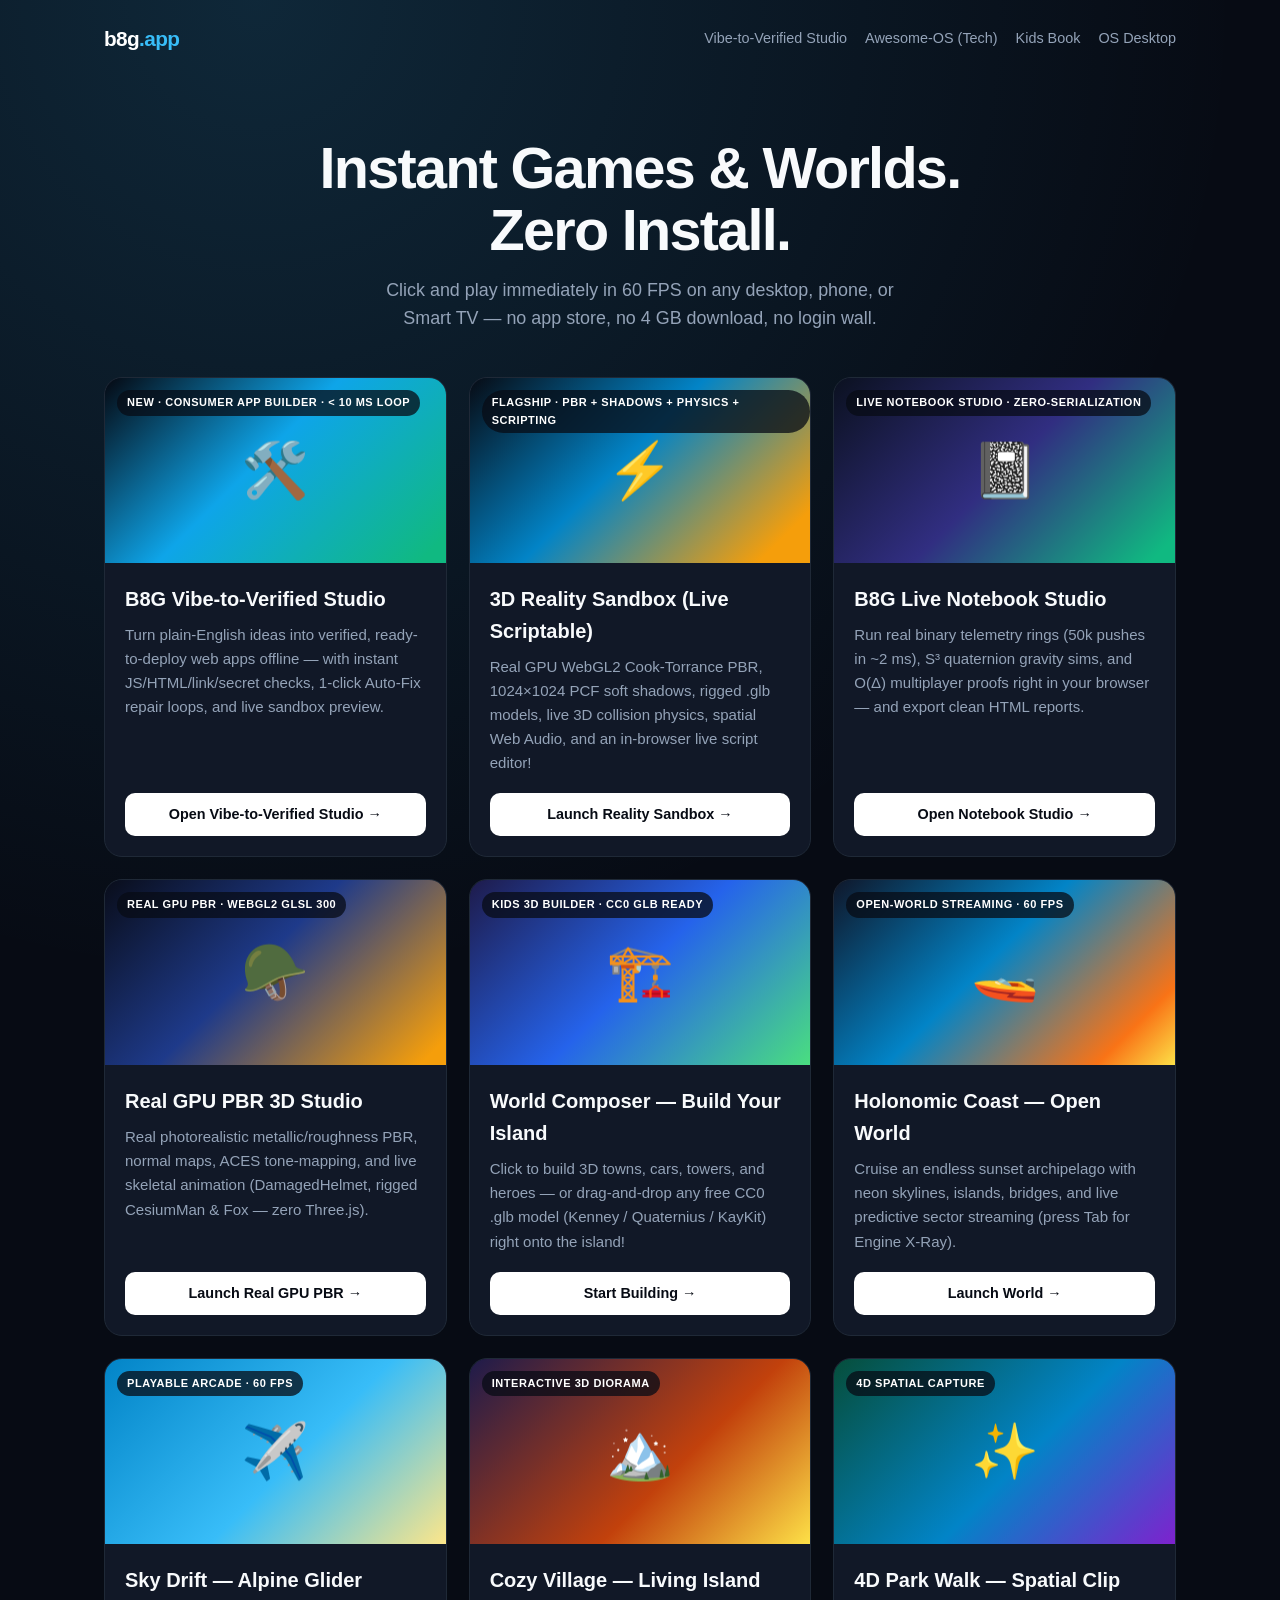
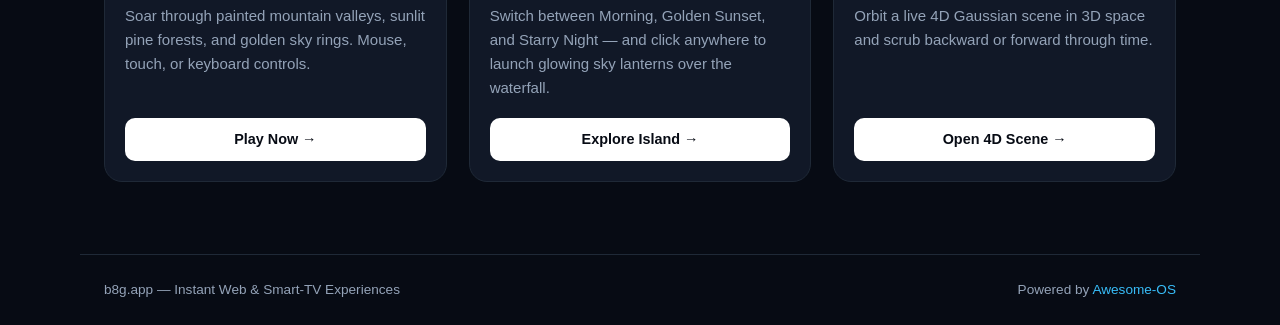
==== index.html @ a9d1ec48 "chore(pages): publish awesome-os/b8g.app (c598bdb9be7d)" ====
<!doctype html>
<html lang="en">
<head>
  <meta charset="utf-8" />
  <meta name="viewport" content="width=device-width, initial-scale=1" />
  <title>b8g.app — Instant Games, Worlds &amp; Apps. Zero Install.</title>
  <style>
    :root {
      --bg: #070b14;
      --card: #111827;
      --border: #1f2937;
      --text: #f8fafc;
      --muted: #94a3b8;
      --accent: #38bdf8;
      --gold: #facc15;
      --green: #4ade80;
    }
    * { box-sizing: border-box; margin: 0; padding: 0; }
    body {
      background: radial-gradient(circle at 20% 0%, rgba(56,189,248,0.16), transparent 45%), var(--bg);
      color: var(--text);
      font-family: Inter, -apple-system, BlinkMacSystemFont, "Segoe UI", Roboto, sans-serif;
      line-height: 1.6;
    }
    header {
      max-width: 1120px; margin: 0 auto; padding: 22px 24px;
      display: flex; justify-content: space-between; align-items: center;
    }
    .logo { font-weight: 900; font-size: 1.3rem; letter-spacing: -0.03em; color: #fff; text-decoration: none; }
    .logo span { color: var(--accent); }
    .nav { display: flex; gap: 18px; font-size: 0.9rem; }
    .nav a { color: var(--muted); text-decoration: none; }
    .nav a:hover { color: #fff; }
    main { max-width: 1120px; margin: 0 auto; padding: 24px 24px 72px; }
    .hero { text-align: center; padding: 36px 0 44px; }
    .hero h1 { font-size: clamp(2.2rem, 5vw, 3.6rem); font-weight: 900; letter-spacing: -0.03em; line-height: 1.08; margin-bottom: 14px; }
    .hero p { color: var(--muted); font-size: 1.12rem; max-width: 56ch; margin: 0 auto; }
    .grid { display: grid; grid-template-columns: repeat(auto-fit, minmax(310px, 1fr)); gap: 22px; }
    .card {
      background: var(--card); border: 1px solid var(--border); border-radius: 18px; overflow: hidden;
      display: flex; flex-direction: column; transition: transform 0.18s ease, border-color 0.18s ease;
      text-decoration: none; color: inherit;
    }
    .card:hover { transform: translateY(-4px); border-color: var(--accent); }
    .thumb {
      height: 185px; display: flex; align-items: center; justify-content: center;
      font-size: 3.4rem; position: relative;
    }
    .thumb.sky { background: linear-gradient(135deg, #0284c7, #38bdf8 55%, #fde68a); }
    .thumb.village { background: linear-gradient(135deg, #1e1b4b, #c2410c 60%, #fde047); }
    .thumb.spatial { background: linear-gradient(135deg, #064e3b, #0284c7 55%, #7e22ce); }
    .badge {
      position: absolute; top: 12px; left: 12px;
      background: rgba(7,11,20,0.75); color: #fff; font-size: 11px; font-weight: 700;
      padding: 4px 10px; border-radius: 999px; letter-spacing: 0.05em;
    }
    .body { padding: 20px; display: flex; flex-direction: column; gap: 8px; flex: 1; }
    .body h2 { font-size: 1.25rem; font-weight: 800; }
    .body p { color: var(--muted); font-size: 0.94rem; flex: 1; }
    .play {
      margin-top: 10px; display: inline-flex; align-items: center; justify-content: center;
      background: #fff; color: #070b14; font-weight: 800; font-size: 0.9rem;
      padding: 10px 16px; border-radius: 10px;
    }
    footer {
      max-width: 1120px; margin: 0 auto; padding: 24px; border-top: 1px solid var(--border);
      display: flex; justify-content: space-between; flex-wrap: wrap; gap: 12px;
      color: var(--muted); font-size: 0.85rem;
    }
    footer a { color: var(--accent); text-decoration: none; }
  </style>
</head>
<body>
  <header>
    <a class="logo" href="index.html">b8g<span>.app</span></a>
    <nav class="nav">
      <a href="./builder.html">Vibe-to-Verified Studio</a>
      <a href="/">Awesome-OS (Tech)</a>
      <a href="/kids/index.html">Kids Book</a>
      <a href="/demos/os-desktop.html">OS Desktop</a>
    </nav>
  </header>

  <main>
    <div class="hero">
      <h1>Instant Games &amp; Worlds.<br />Zero Install.</h1>
      <p>Click and play immediately in 60 FPS on any desktop, phone, or Smart TV — no app store, no 4 GB download, no login wall.</p>
    </div>

    <div class="grid">
      <a class="card" href="./builder.html">
        <div class="thumb" style="background:linear-gradient(135deg,#050811,#0ea5e9 45%,#10b981 95%)">
          <span class="badge">NEW · CONSUMER APP BUILDER · &lt; 10 MS LOOP</span>
          🛠️
        </div>
        <div class="body">
          <h2>B8G Vibe-to-Verified Studio</h2>
          <p>Turn plain-English ideas into verified, ready-to-deploy web apps offline — with instant JS/HTML/link/secret checks, 1-click Auto-Fix repair loops, and live sandbox preview.</p>
          <span class="play">Open Vibe-to-Verified Studio →</span>
        </div>
      </a>

      <a class="card" href="games/reality-sandbox.html">
        <div class="thumb" style="background:linear-gradient(135deg,#070b14,#0284c7 45%,#f59e0b 90%)">
          <span class="badge">FLAGSHIP · PBR + SHADOWS + PHYSICS + SCRIPTING</span>
          ⚡
        </div>
        <div class="body">
          <h2>3D Reality Sandbox (Live Scriptable)</h2>
          <p>Real GPU WebGL2 Cook-Torrance PBR, 1024×1024 PCF soft shadows, rigged .glb models, live 3D collision physics, spatial Web Audio, and an in-browser live script editor!</p>
          <span class="play">Launch Reality Sandbox →</span>
        </div>
      </a>

      <a class="card" href="games/b8g-notebook.html">
        <div class="thumb" style="background:linear-gradient(135deg,#0b1120,#312e81 50%,#10b981 95%)">
          <span class="badge">LIVE NOTEBOOK STUDIO · ZERO-SERIALIZATION</span>
          📓
        </div>
        <div class="body">
          <h2>B8G Live Notebook Studio</h2>
          <p>Run real binary telemetry rings (50k pushes in ~2 ms), S³ quaternion gravity sims, and O(Δ) multiplayer proofs right in your browser — and export clean HTML reports.</p>
          <span class="play">Open Notebook Studio →</span>
        </div>
      </a>

      <a class="card" href="games/pbr-studio.html">
        <div class="thumb" style="background:linear-gradient(135deg,#090d1a,#1e3a8a 45%,#f59e0b 95%)">
          <span class="badge">REAL GPU PBR · WEBGL2 GLSL 300</span>
          🪖
        </div>
        <div class="body">
          <h2>Real GPU PBR 3D Studio</h2>
          <p>Real photorealistic metallic/roughness PBR, normal maps, ACES tone-mapping, and live skeletal animation (DamagedHelmet, rigged CesiumMan &amp; Fox — zero Three.js).</p>
          <span class="play">Launch Real GPU PBR →</span>
        </div>
      </a>

      <a class="card" href="games/world-composer.html">
        <div class="thumb" style="background:linear-gradient(135deg,#1e1b4b,#2563eb 50%,#4ade80)">
          <span class="badge">KIDS 3D BUILDER · CC0 GLB READY</span>
          🏗️
        </div>
        <div class="body">
          <h2>World Composer — Build Your Island</h2>
          <p>Click to build 3D towns, cars, towers, and heroes — or drag-and-drop any free CC0 .glb model (Kenney / Quaternius / KayKit) right onto the island!</p>
          <span class="play">Start Building →</span>
        </div>
      </a>

      <a class="card" href="games/holonomic-world.html">
        <div class="thumb" style="background:linear-gradient(135deg,#0f172a,#0284c7 45%,#f97316 85%,#fde047)">
          <span class="badge">OPEN-WORLD STREAMING · 60 FPS</span>
          🚤
        </div>
        <div class="body">
          <h2>Holonomic Coast — Open World</h2>
          <p>Cruise an endless sunset archipelago with neon skylines, islands, bridges, and live predictive sector streaming (press Tab for Engine X-Ray).</p>
          <span class="play">Launch World →</span>
        </div>
      </a>

      <a class="card" href="games/sky-drift.html">
        <div class="thumb sky">
          <span class="badge">PLAYABLE ARCADE · 60 FPS</span>
          ✈️
        </div>
        <div class="body">
          <h2>Sky Drift — Alpine Glider</h2>
          <p>Soar through painted mountain valleys, sunlit pine forests, and golden sky rings. Mouse, touch, or keyboard controls.</p>
          <span class="play">Play Now →</span>
        </div>
      </a>

      <a class="card" href="games/cozy-village.html">
        <div class="thumb village">
          <span class="badge">INTERACTIVE 3D DIORAMA</span>
          🏔️
        </div>
        <div class="body">
          <h2>Cozy Village — Living Island</h2>
          <p>Switch between Morning, Golden Sunset, and Starry Night — and click anywhere to launch glowing sky lanterns over the waterfall.</p>
          <span class="play">Explore Island →</span>
        </div>
      </a>

      <a class="card" href="/demos/asog-4dgs.html">
        <div class="thumb spatial">
          <span class="badge">4D SPATIAL CAPTURE</span>
          ✨
        </div>
        <div class="body">
          <h2>4D Park Walk — Spatial Clip</h2>
          <p>Orbit a live 4D Gaussian scene in 3D space and scrub backward or forward through time.</p>
          <span class="play">Open 4D Scene →</span>
        </div>
      </a>
    </div>
  </main>

  <footer>
    <div>b8g.app — Instant Web &amp; Smart-TV Experiences</div>
    <div>Powered by <a href="/">Awesome-OS</a></div>
  </footer>
</body>
</html>
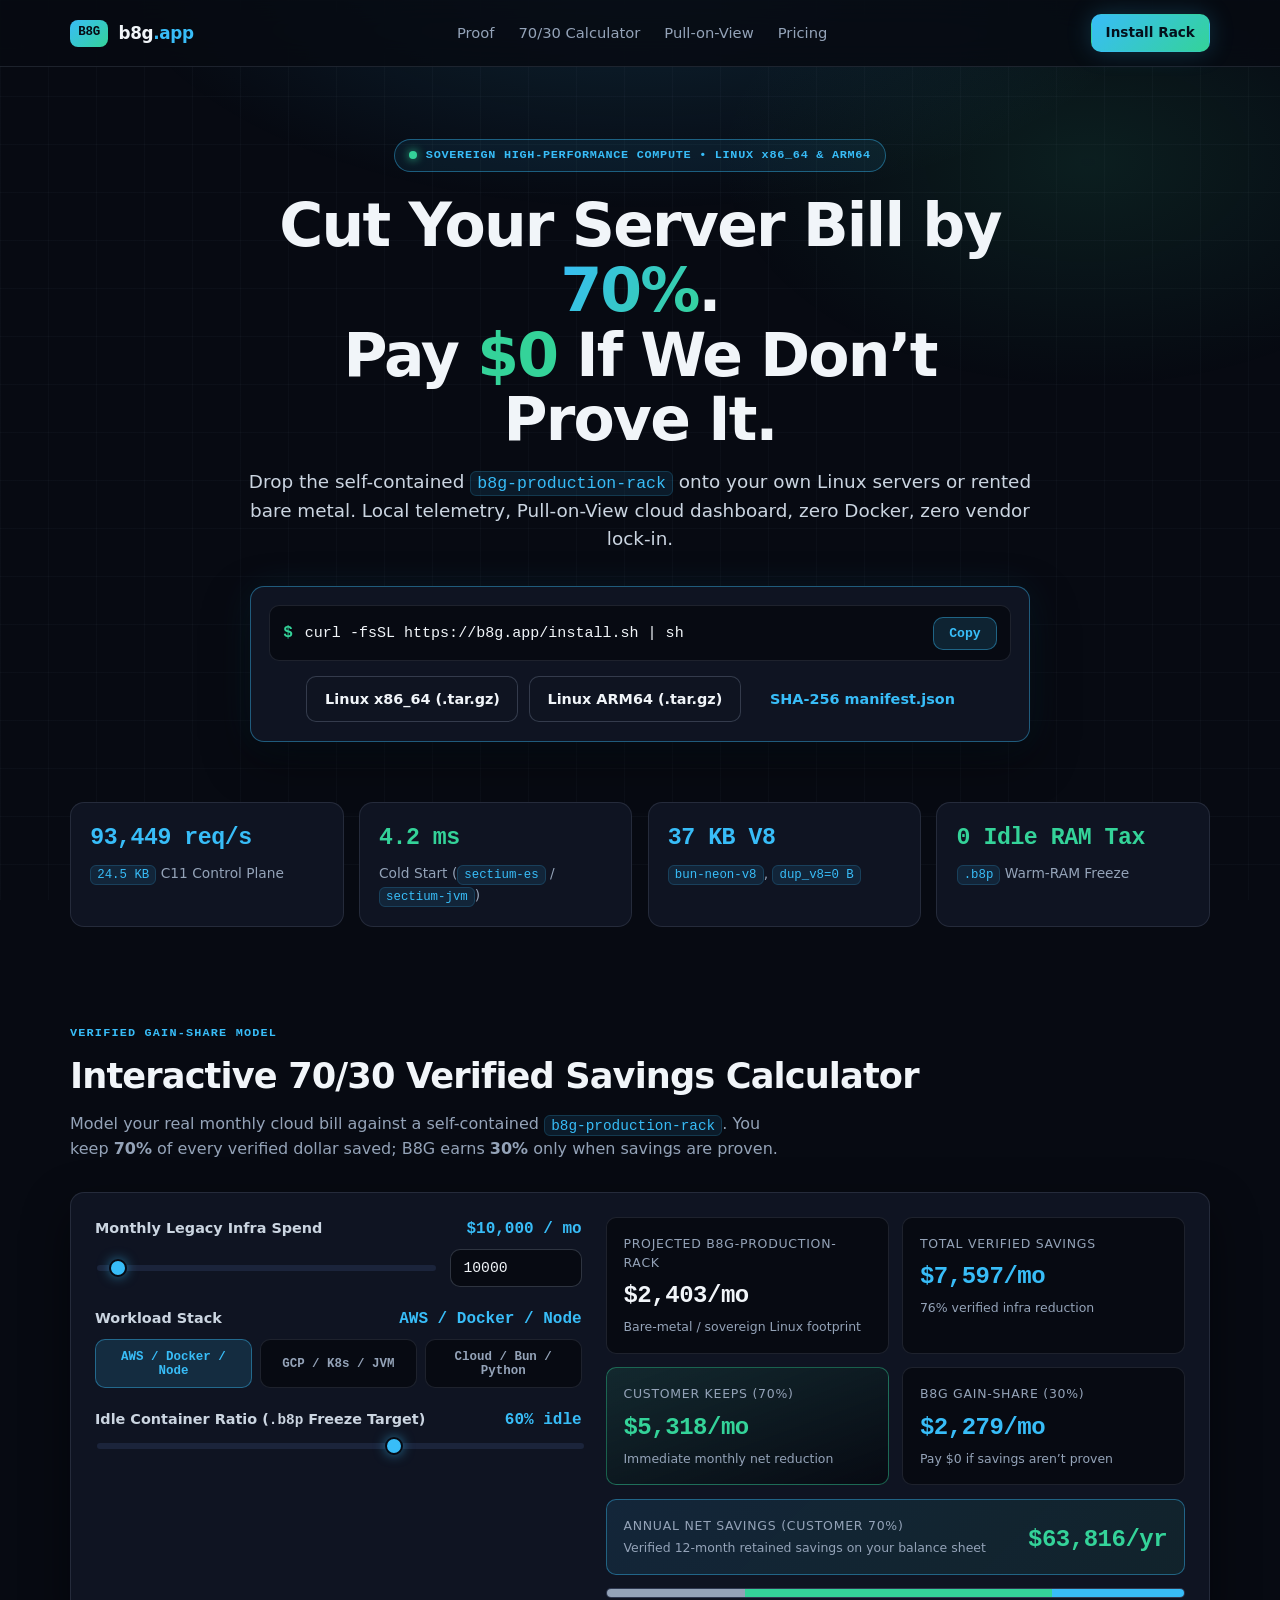
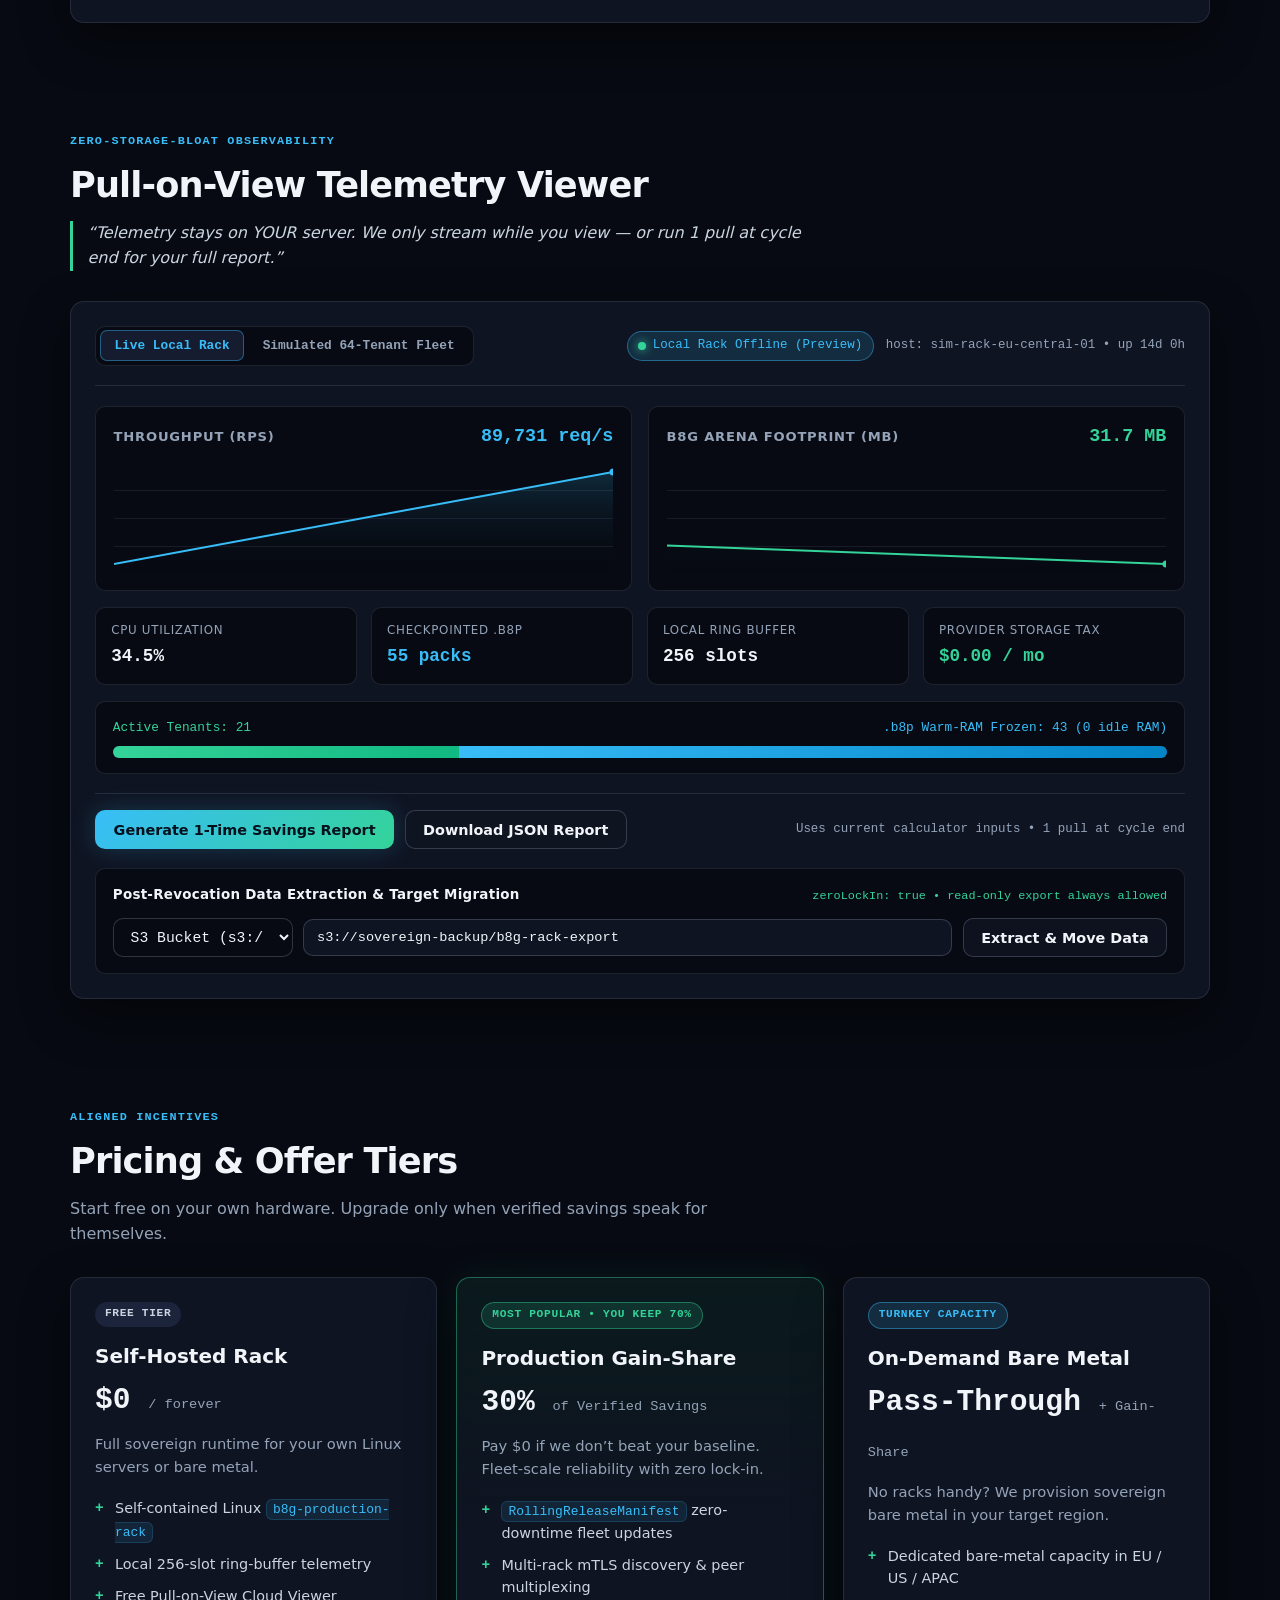
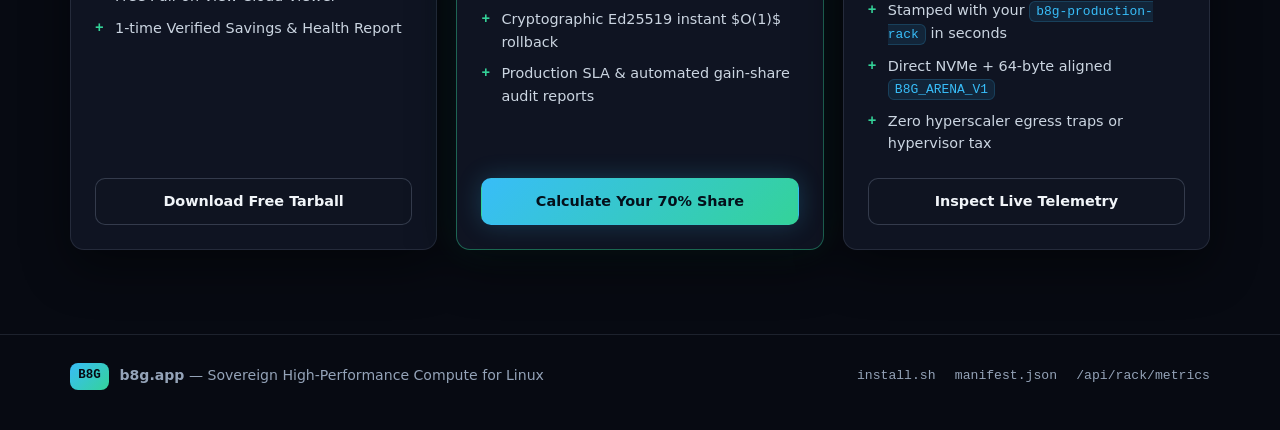
==== commit d4a50b67: "feat: deploy b8g.app production rack site, 70/30 calculator, and GitHub Pages workflow" ====
--- a/index.html
+++ b/index.html
@@ -1,206 +1,210 @@
 <!doctype html>
 <html lang="en">
 <head>
-  <meta charset="utf-8" />
-  <meta name="viewport" content="width=device-width, initial-scale=1" />
-  <title>b8g.app — Instant Games, Worlds &amp; Apps. Zero Install.</title>
-  <style>
-    :root {
-      --bg: #070b14;
-      --card: #111827;
-      --border: #1f2937;
-      --text: #f8fafc;
-      --muted: #94a3b8;
-      --accent: #38bdf8;
-      --gold: #facc15;
-      --green: #4ade80;
-    }
-    * { box-sizing: border-box; margin: 0; padding: 0; }
-    body {
-      background: radial-gradient(circle at 20% 0%, rgba(56,189,248,0.16), transparent 45%), var(--bg);
-      color: var(--text);
-      font-family: Inter, -apple-system, BlinkMacSystemFont, "Segoe UI", Roboto, sans-serif;
-      line-height: 1.6;
-    }
-    header {
-      max-width: 1120px; margin: 0 auto; padding: 22px 24px;
-      display: flex; justify-content: space-between; align-items: center;
-    }
-    .logo { font-weight: 900; font-size: 1.3rem; letter-spacing: -0.03em; color: #fff; text-decoration: none; }
-    .logo span { color: var(--accent); }
-    .nav { display: flex; gap: 18px; font-size: 0.9rem; }
-    .nav a { color: var(--muted); text-decoration: none; }
-    .nav a:hover { color: #fff; }
-    main { max-width: 1120px; margin: 0 auto; padding: 24px 24px 72px; }
-    .hero { text-align: center; padding: 36px 0 44px; }
-    .hero h1 { font-size: clamp(2.2rem, 5vw, 3.6rem); font-weight: 900; letter-spacing: -0.03em; line-height: 1.08; margin-bottom: 14px; }
-    .hero p { color: var(--muted); font-size: 1.12rem; max-width: 56ch; margin: 0 auto; }
-    .grid { display: grid; grid-template-columns: repeat(auto-fit, minmax(310px, 1fr)); gap: 22px; }
-    .card {
-      background: var(--card); border: 1px solid var(--border); border-radius: 18px; overflow: hidden;
-      display: flex; flex-direction: column; transition: transform 0.18s ease, border-color 0.18s ease;
-      text-decoration: none; color: inherit;
-    }
-    .card:hover { transform: translateY(-4px); border-color: var(--accent); }
-    .thumb {
-      height: 185px; display: flex; align-items: center; justify-content: center;
-      font-size: 3.4rem; position: relative;
-    }
-    .thumb.sky { background: linear-gradient(135deg, #0284c7, #38bdf8 55%, #fde68a); }
-    .thumb.village { background: linear-gradient(135deg, #1e1b4b, #c2410c 60%, #fde047); }
-    .thumb.spatial { background: linear-gradient(135deg, #064e3b, #0284c7 55%, #7e22ce); }
-    .badge {
-      position: absolute; top: 12px; left: 12px;
-      background: rgba(7,11,20,0.75); color: #fff; font-size: 11px; font-weight: 700;
-      padding: 4px 10px; border-radius: 999px; letter-spacing: 0.05em;
-    }
-    .body { padding: 20px; display: flex; flex-direction: column; gap: 8px; flex: 1; }
-    .body h2 { font-size: 1.25rem; font-weight: 800; }
-    .body p { color: var(--muted); font-size: 0.94rem; flex: 1; }
-    .play {
-      margin-top: 10px; display: inline-flex; align-items: center; justify-content: center;
-      background: #fff; color: #070b14; font-weight: 800; font-size: 0.9rem;
-      padding: 10px 16px; border-radius: 10px;
-    }
-    footer {
-      max-width: 1120px; margin: 0 auto; padding: 24px; border-top: 1px solid var(--border);
-      display: flex; justify-content: space-between; flex-wrap: wrap; gap: 12px;
-      color: var(--muted); font-size: 0.85rem;
-    }
-    footer a { color: var(--accent); text-decoration: none; }
-  </style>
+  <meta charset="utf-8">
+  <meta name="viewport" content="width=device-width, initial-scale=1">
+  <title>b8g.app — Sovereign High-Performance Compute (b8g-production-rack)</title>
+  <meta name="description" content="Cut your server bill by 70%. Drop the self-contained b8g-production-rack onto your own Linux servers or rented bare metal. Pay $0 if we don't prove it.">
+  <link rel="stylesheet" href="./styles.css">
+  <script type="module" src="./viewer.js"></script>
 </head>
 <body>
-  <header>
-    <a class="logo" href="index.html">b8g<span>.app</span></a>
-    <nav class="nav">
-      <a href="./builder.html">Vibe-to-Verified Studio</a>
-      <a href="/">Awesome-OS (Tech)</a>
-      <a href="/kids/index.html">Kids Book</a>
-      <a href="/demos/os-desktop.html">OS Desktop</a>
-    </nav>
+  <div class="bg-grid" aria-hidden="true"></div>
+
+  <header class="site-header">
+    <div class="container header-inner">
+      <a class="brand" href="#top" aria-label="b8g.app home">
+        <span class="brand-mark" aria-hidden="true">B8G</span>
+        <span class="brand-name">b8g<span class="accent-cyan">.app</span></span>
+      </a>
+      <nav class="site-nav" aria-label="Primary">
+        <a href="#proof">Proof</a>
+        <a href="#calculator">70/30 Calculator</a>
+        <a href="#telemetry">Pull-on-View</a>
+        <a href="#pricing">Pricing</a>
+      </nav>
+      <a class="btn btn-sm btn-primary" href="#install">Install Rack</a>
+    </div>
   </header>
 
-  <main>
-    <div class="hero">
-      <h1>Instant Games &amp; Worlds.<br />Zero Install.</h1>
-      <p>Click and play immediately in 60 FPS on any desktop, phone, or Smart TV — no app store, no 4 GB download, no login wall.</p>
+  <main id="top">
+    <!-- Hero -->
+    <section class="hero" id="install">
+      <div class="container">
+        <div class="eyebrow-pill">
+          <span class="pulse-dot" aria-hidden="true"></span>
+          SOVEREIGN HIGH-PERFORMANCE COMPUTE &bull; LINUX x86_64 &amp; ARM64
+        </div>
+
+        <h1 class="hero-title">
+          Cut Your Server Bill by <span class="gradient-text">70%</span>.<br>
+          Pay <span class="accent-emerald">$0</span> If We Don&rsquo;t Prove It.
+        </h1>
+
+        <p class="hero-subtitle">
+          Drop the self-contained <code>b8g-production-rack</code> onto your own Linux servers or rented bare metal.
+          Local telemetry, Pull-on-View cloud dashboard, zero Docker, zero vendor lock-in.
+        </p>
+
+        <div class="install-card">
+          <div class="install-bar">
+            <span class="install-prompt" aria-hidden="true">$</span>
+            <code class="install-cmd" id="install-cmd">curl -fsSL https://b8g.app/install.sh | sh</code>
+            <button
+              type="button"
+              class="btn btn-copy"
+              data-copy="curl -fsSL https://b8g.app/install.sh | sh"
+              aria-label="Copy Linux install command"
+            >
+              Copy
+            </button>
+          </div>
+          <div class="download-row">
+            <a class="btn btn-outline" href="/releases/b8g-production-rack-linux-x64.tar.gz" download>
+              Linux x86_64 (.tar.gz)
+            </a>
+            <a class="btn btn-outline" href="/releases/b8g-production-rack-linux-arm64.tar.gz" download>
+              Linux ARM64 (.tar.gz)
+            </a>
+            <a class="btn btn-ghost" href="/releases/manifest.json">
+              SHA-256 manifest.json
+            </a>
+          </div>
+        </div>
+      </div>
+    </section>
+
+    <!-- Real Measured Proof Strip -->
+    <section class="proof-section" id="proof" aria-label="Measured performance proof">
+      <div class="container">
+        <div class="proof-strip">
+          <article class="proof-item">
+            <div class="proof-value accent-cyan">93,449 req/s</div>
+            <div class="proof-label"><code>24.5 KB</code> C11 Control Plane</div>
+          </article>
+          <article class="proof-item">
+            <div class="proof-value accent-emerald">4.2 ms</div>
+            <div class="proof-label">Cold Start (<code>sectium-es</code> / <code>sectium-jvm</code>)</div>
+          </article>
+          <article class="proof-item">
+            <div class="proof-value accent-cyan">37 KB V8</div>
+            <div class="proof-label"><code>bun-neon-v8</code>, <code>dup_v8=0 B</code></div>
+          </article>
+          <article class="proof-item">
+            <div class="proof-value accent-emerald">0 Idle RAM Tax</div>
+            <div class="proof-label"><code>.b8p</code> Warm-RAM Freeze</div>
+          </article>
+        </div>
+      </div>
+    </section>
+
+    <!-- Interactive 70/30 Verified Savings Calculator -->
+    <section class="section" id="calculator">
+      <div class="container">
+        <div class="section-head">
+          <span class="section-kicker">VERIFIED GAIN-SHARE MODEL</span>
+          <h2>Interactive 70/30 Verified Savings Calculator</h2>
+          <p>
+            Model your real monthly cloud bill against a self-contained <code>b8g-production-rack</code>.
+            You keep <strong>70%</strong> of every verified dollar saved; B8G earns <strong>30%</strong> only when savings are proven.
+          </p>
+        </div>
+
+        <b8g-savings-calc
+          data-default-spend="10000"
+          data-default-stack="aws-docker-node"
+          data-default-idle="60"
+        ></b8g-savings-calc>
+      </div>
+    </section>
+
+    <!-- Interactive Pull-on-View Telemetry Viewer -->
+    <section class="section" id="telemetry">
+      <div class="container">
+        <div class="section-head">
+          <span class="section-kicker">ZERO-STORAGE-BLOAT OBSERVABILITY</span>
+          <h2>Pull-on-View Telemetry Viewer</h2>
+          <p class="pull-model-quote">
+            &ldquo;Telemetry stays on YOUR server. We only stream while you view &mdash; or run 1 pull at cycle end for your full report.&rdquo;
+          </p>
+        </div>
+
+        <b8g-rack-viewer
+          data-endpoint="/api/rack/metrics"
+          data-report-endpoint="/api/rack/report"
+          data-export-endpoint="/api/rack/export"
+        ></b8g-rack-viewer>
+      </div>
+    </section>
+
+    <!-- Pricing & Offer Tiers -->
+    <section class="section" id="pricing">
+      <div class="container">
+        <div class="section-head">
+          <span class="section-kicker">ALIGNED INCENTIVES</span>
+          <h2>Pricing &amp; Offer Tiers</h2>
+          <p>Start free on your own hardware. Upgrade only when verified savings speak for themselves.</p>
+        </div>
+
+        <div class="pricing-grid">
+          <article class="pricing-card">
+            <div class="tier-badge">FREE TIER</div>
+            <h3>Self-Hosted Rack</h3>
+            <div class="tier-price">$0 <span class="tier-period">/ forever</span></div>
+            <p class="tier-desc">Full sovereign runtime for your own Linux servers or bare metal.</p>
+            <ul class="tier-list">
+              <li>Self-contained Linux <code>b8g-production-rack</code></li>
+              <li>Local 256-slot ring-buffer telemetry</li>
+              <li>Free Pull-on-View Cloud Viewer</li>
+              <li>1-time Verified Savings &amp; Health Report</li>
+            </ul>
+            <a class="btn btn-outline btn-block" href="#install">Download Free Tarball</a>
+          </article>
+
+          <article class="pricing-card pricing-card-featured">
+            <div class="tier-badge tier-badge-emerald">MOST POPULAR &bull; YOU KEEP 70%</div>
+            <h3>Production Gain-Share</h3>
+            <div class="tier-price">30% <span class="tier-period">of Verified Savings</span></div>
+            <p class="tier-desc">Pay $0 if we don&rsquo;t beat your baseline. Fleet-scale reliability with zero lock-in.</p>
+            <ul class="tier-list">
+              <li><code>RollingReleaseManifest</code> zero-downtime fleet updates</li>
+              <li>Multi-rack mTLS discovery &amp; peer multiplexing</li>
+              <li>Cryptographic Ed25519 instant $O(1)$ rollback</li>
+              <li>Production SLA &amp; automated gain-share audit reports</li>
+            </ul>
+            <a class="btn btn-primary btn-block" href="#calculator">Calculate Your 70% Share</a>
+          </article>
+
+          <article class="pricing-card">
+            <div class="tier-badge tier-badge-cyan">TURNKEY CAPACITY</div>
+            <h3>On-Demand Bare Metal</h3>
+            <div class="tier-price">Pass-Through <span class="tier-period">+ Gain-Share</span></div>
+            <p class="tier-desc">No racks handy? We provision sovereign bare metal in your target region.</p>
+            <ul class="tier-list">
+              <li>Dedicated bare-metal capacity in EU / US / APAC</li>
+              <li>Stamped with your <code>b8g-production-rack</code> in seconds</li>
+              <li>Direct NVMe + 64-byte aligned <code>B8G_ARENA_V1</code></li>
+              <li>Zero hyperscaler egress traps or hypervisor tax</li>
+            </ul>
+            <a class="btn btn-outline btn-block" href="#telemetry">Inspect Live Telemetry</a>
+          </article>
+        </div>
+      </div>
+    </section>
+  </main>
+
+  <footer class="site-footer">
+    <div class="container footer-inner">
+      <div class="footer-brand">
+        <span class="brand-mark" aria-hidden="true">B8G</span>
+        <span><strong>b8g.app</strong> &mdash; Sovereign High-Performance Compute for Linux</span>
+      </div>
+      <div class="footer-links">
+        <a href="/install.sh">install.sh</a>
+        <a href="/releases/manifest.json">manifest.json</a>
+        <a href="/api/rack/metrics">/api/rack/metrics</a>
+      </div>
     </div>
-
-    <div class="grid">
-      <a class="card" href="./builder.html">
-        <div class="thumb" style="background:linear-gradient(135deg,#050811,#0ea5e9 45%,#10b981 95%)">
-          <span class="badge">NEW · CONSUMER APP BUILDER · &lt; 10 MS LOOP</span>
-          🛠️
-        </div>
-        <div class="body">
-          <h2>B8G Vibe-to-Verified Studio</h2>
-          <p>Turn plain-English ideas into verified, ready-to-deploy web apps offline — with instant JS/HTML/link/secret checks, 1-click Auto-Fix repair loops, and live sandbox preview.</p>
-          <span class="play">Open Vibe-to-Verified Studio →</span>
-        </div>
-      </a>
-
-      <a class="card" href="games/reality-sandbox.html">
-        <div class="thumb" style="background:linear-gradient(135deg,#070b14,#0284c7 45%,#f59e0b 90%)">
-          <span class="badge">FLAGSHIP · PBR + SHADOWS + PHYSICS + SCRIPTING</span>
-          ⚡
-        </div>
-        <div class="body">
-          <h2>3D Reality Sandbox (Live Scriptable)</h2>
-          <p>Real GPU WebGL2 Cook-Torrance PBR, 1024×1024 PCF soft shadows, rigged .glb models, live 3D collision physics, spatial Web Audio, and an in-browser live script editor!</p>
-          <span class="play">Launch Reality Sandbox →</span>
-        </div>
-      </a>
-
-      <a class="card" href="games/b8g-notebook.html">
-        <div class="thumb" style="background:linear-gradient(135deg,#0b1120,#312e81 50%,#10b981 95%)">
-          <span class="badge">LIVE NOTEBOOK STUDIO · ZERO-SERIALIZATION</span>
-          📓
-        </div>
-        <div class="body">
-          <h2>B8G Live Notebook Studio</h2>
-          <p>Run real binary telemetry rings (50k pushes in ~2 ms), S³ quaternion gravity sims, and O(Δ) multiplayer proofs right in your browser — and export clean HTML reports.</p>
-          <span class="play">Open Notebook Studio →</span>
-        </div>
-      </a>
-
-      <a class="card" href="games/pbr-studio.html">
-        <div class="thumb" style="background:linear-gradient(135deg,#090d1a,#1e3a8a 45%,#f59e0b 95%)">
-          <span class="badge">REAL GPU PBR · WEBGL2 GLSL 300</span>
-          🪖
-        </div>
-        <div class="body">
-          <h2>Real GPU PBR 3D Studio</h2>
-          <p>Real photorealistic metallic/roughness PBR, normal maps, ACES tone-mapping, and live skeletal animation (DamagedHelmet, rigged CesiumMan &amp; Fox — zero Three.js).</p>
-          <span class="play">Launch Real GPU PBR →</span>
-        </div>
-      </a>
-
-      <a class="card" href="games/world-composer.html">
-        <div class="thumb" style="background:linear-gradient(135deg,#1e1b4b,#2563eb 50%,#4ade80)">
-          <span class="badge">KIDS 3D BUILDER · CC0 GLB READY</span>
-          🏗️
-        </div>
-        <div class="body">
-          <h2>World Composer — Build Your Island</h2>
-          <p>Click to build 3D towns, cars, towers, and heroes — or drag-and-drop any free CC0 .glb model (Kenney / Quaternius / KayKit) right onto the island!</p>
-          <span class="play">Start Building →</span>
-        </div>
-      </a>
-
-      <a class="card" href="games/holonomic-world.html">
-        <div class="thumb" style="background:linear-gradient(135deg,#0f172a,#0284c7 45%,#f97316 85%,#fde047)">
-          <span class="badge">OPEN-WORLD STREAMING · 60 FPS</span>
-          🚤
-        </div>
-        <div class="body">
-          <h2>Holonomic Coast — Open World</h2>
-          <p>Cruise an endless sunset archipelago with neon skylines, islands, bridges, and live predictive sector streaming (press Tab for Engine X-Ray).</p>
-          <span class="play">Launch World →</span>
-        </div>
-      </a>
-
-      <a class="card" href="games/sky-drift.html">
-        <div class="thumb sky">
-          <span class="badge">PLAYABLE ARCADE · 60 FPS</span>
-          ✈️
-        </div>
-        <div class="body">
-          <h2>Sky Drift — Alpine Glider</h2>
-          <p>Soar through painted mountain valleys, sunlit pine forests, and golden sky rings. Mouse, touch, or keyboard controls.</p>
-          <span class="play">Play Now →</span>
-        </div>
-      </a>
-
-      <a class="card" href="games/cozy-village.html">
-        <div class="thumb village">
-          <span class="badge">INTERACTIVE 3D DIORAMA</span>
-          🏔️
-        </div>
-        <div class="body">
-          <h2>Cozy Village — Living Island</h2>
-          <p>Switch between Morning, Golden Sunset, and Starry Night — and click anywhere to launch glowing sky lanterns over the waterfall.</p>
-          <span class="play">Explore Island →</span>
-        </div>
-      </a>
-
-      <a class="card" href="/demos/asog-4dgs.html">
-        <div class="thumb spatial">
-          <span class="badge">4D SPATIAL CAPTURE</span>
-          ✨
-        </div>
-        <div class="body">
-          <h2>4D Park Walk — Spatial Clip</h2>
-          <p>Orbit a live 4D Gaussian scene in 3D space and scrub backward or forward through time.</p>
-          <span class="play">Open 4D Scene →</span>
-        </div>
-      </a>
-    </div>
-  </main>
-
-  <footer>
-    <div>b8g.app — Instant Web &amp; Smart-TV Experiences</div>
-    <div>Powered by <a href="/">Awesome-OS</a></div>
   </footer>
 </body>
 </html>
--- a/styles.css
+++ b/styles.css
@@ -0,0 +1,1062 @@
+:root {
+  --bg: #070A12;
+  --surface: #0F1422;
+  --surface-2: #151C2F;
+  --surface-3: #1B243B;
+  --border: rgba(148, 163, 184, 0.16);
+  --border-strong: rgba(148, 163, 184, 0.28);
+  --border-cyan: rgba(56, 189, 248, 0.42);
+  --border-emerald: rgba(52, 211, 153, 0.42);
+  --cyan: #38BDF8;
+  --cyan-dim: rgba(56, 189, 248, 0.14);
+  --emerald: #34D399;
+  --emerald-dim: rgba(52, 211, 153, 0.14);
+  --amber: #FBBF24;
+  --text: #F1F5F9;
+  --text-soft: #CBD5E1;
+  --muted: #94A3B8;
+  --font-sans: system-ui, -apple-system, BlinkMacSystemFont, "Segoe UI", Roboto, "Helvetica Neue", Arial, sans-serif;
+  --font-mono: ui-monospace, SFMono-Regular, Menlo, Monaco, Consolas, "Liberation Mono", "Courier New", monospace;
+  --radius: 14px;
+  --radius-sm: 10px;
+  --shadow: 0 18px 48px rgba(0, 0, 0, 0.45);
+}
+
+*,
+*::before,
+*::after {
+  box-sizing: border-box;
+}
+
+html {
+  scroll-behavior: smooth;
+  color-scheme: dark;
+}
+
+body {
+  margin: 0;
+  font-family: var(--font-sans);
+  background: var(--bg);
+  color: var(--text);
+  line-height: 1.55;
+  -webkit-font-smoothing: antialiased;
+  overflow-x: hidden;
+}
+
+code, pre {
+  font-family: var(--font-mono);
+}
+
+a {
+  color: inherit;
+  text-decoration: none;
+}
+
+.bg-grid {
+  position: fixed;
+  inset: 0;
+  pointer-events: none;
+  z-index: -1;
+  background:
+    radial-gradient(60% 42% at 50% -6%, rgba(56, 189, 248, 0.16), transparent 70%),
+    radial-gradient(40% 35% at 85% 18%, rgba(52, 211, 153, 0.10), transparent 72%),
+    linear-gradient(to right, rgba(148, 163, 184, 0.04) 1px, transparent 1px),
+    linear-gradient(to bottom, rgba(148, 163, 184, 0.04) 1px, transparent 1px);
+  background-size: auto, auto, 48px 48px, 48px 48px;
+}
+
+.container {
+  width: min(1140px, calc(100% - 2rem));
+  margin-inline: auto;
+}
+
+/* Header */
+.site-header {
+  position: sticky;
+  top: 0;
+  z-index: 40;
+  backdrop-filter: blur(14px);
+  background: rgba(7, 10, 18, 0.82);
+  border-bottom: 1px solid var(--border);
+}
+
+.header-inner {
+  display: flex;
+  align-items: center;
+  justify-content: space-between;
+  gap: 1rem;
+  min-height: 66px;
+}
+
+.brand {
+  display: inline-flex;
+  align-items: center;
+  gap: 0.65rem;
+  font-weight: 700;
+  letter-spacing: -0.02em;
+}
+
+.brand-mark {
+  display: inline-grid;
+  place-items: center;
+  padding: 0.24rem 0.52rem;
+  border-radius: 8px;
+  font-family: var(--font-mono);
+  font-size: 0.78rem;
+  font-weight: 700;
+  color: var(--bg);
+  background: linear-gradient(135deg, var(--cyan), var(--emerald));
+}
+
+.brand-name {
+  font-size: 1.05rem;
+}
+
+.site-nav {
+  display: flex;
+  align-items: center;
+  gap: 1.5rem;
+  color: var(--muted);
+  font-size: 0.92rem;
+}
+
+.site-nav a:hover {
+  color: var(--text);
+}
+
+.accent-cyan { color: var(--cyan); }
+.accent-emerald { color: var(--emerald); }
+
+/* Buttons */
+.btn {
+  display: inline-flex;
+  align-items: center;
+  justify-content: center;
+  gap: 0.45rem;
+  padding: 0.68rem 1.1rem;
+  border-radius: var(--radius-sm);
+  border: 1px solid var(--border-strong);
+  background: var(--surface-2);
+  color: var(--text);
+  font-family: var(--font-sans);
+  font-size: 0.9rem;
+  font-weight: 600;
+  cursor: pointer;
+  transition: transform 0.14s ease, border-color 0.14s ease, background 0.14s ease, box-shadow 0.14s ease;
+}
+
+.btn:hover {
+  border-color: var(--border-cyan);
+  background: var(--surface-3);
+  transform: translateY(-1px);
+}
+
+.btn:active {
+  transform: translateY(0);
+}
+
+.btn:focus-visible {
+  outline: 2px solid var(--cyan);
+  outline-offset: 2px;
+}
+
+.btn-sm {
+  padding: 0.46rem 0.88rem;
+  font-size: 0.85rem;
+}
+
+.btn-primary {
+  background: linear-gradient(135deg, var(--cyan), var(--emerald));
+  border-color: transparent;
+  color: #04101B;
+  box-shadow: 0 0 24px rgba(56, 189, 248, 0.22);
+}
+
+.btn-primary:hover {
+  background: linear-gradient(135deg, #5CCCFB, #52E0AC);
+  border-color: transparent;
+  box-shadow: 0 0 32px rgba(56, 189, 248, 0.34);
+}
+
+.btn-outline {
+  background: rgba(15, 20, 34, 0.8);
+  border-color: var(--border-strong);
+}
+
+.btn-ghost {
+  background: transparent;
+  border-color: transparent;
+  color: var(--cyan);
+}
+
+.btn-ghost:hover {
+  background: var(--cyan-dim);
+  border-color: var(--border-cyan);
+}
+
+.btn-copy {
+  padding: 0.5rem 0.95rem;
+  background: var(--cyan-dim);
+  border-color: var(--border-cyan);
+  color: var(--cyan);
+  font-family: var(--font-mono);
+  font-size: 0.82rem;
+  white-space: nowrap;
+}
+
+.btn-copy.copied {
+  background: var(--emerald-dim);
+  border-color: var(--border-emerald);
+  color: var(--emerald);
+}
+
+.btn-block {
+  width: 100%;
+}
+
+/* Hero */
+.hero {
+  padding: 4.5rem 0 2.75rem;
+  text-align: center;
+}
+
+.eyebrow-pill {
+  display: inline-flex;
+  align-items: center;
+  gap: 0.55rem;
+  padding: 0.38rem 0.9rem;
+  border-radius: 999px;
+  border: 1px solid var(--border-cyan);
+  background: rgba(56, 189, 248, 0.08);
+  color: var(--cyan);
+  font-family: var(--font-mono);
+  font-size: 0.74rem;
+  font-weight: 600;
+  letter-spacing: 0.06em;
+}
+
+.pulse-dot {
+  width: 8px;
+  height: 8px;
+  border-radius: 50%;
+  background: var(--emerald);
+  box-shadow: 0 0 10px var(--emerald);
+  animation: pulse 2s ease-in-out infinite;
+}
+
+@keyframes pulse {
+  0%, 100% { opacity: 1; transform: scale(1); }
+  50% { opacity: 0.45; transform: scale(0.82); }
+}
+
+.hero-title {
+  margin: 1.35rem auto 1rem;
+  max-width: 18ch;
+  font-size: clamp(2.15rem, 5vw, 3.75rem);
+  line-height: 1.08;
+  letter-spacing: -0.03em;
+  font-weight: 800;
+}
+
+.gradient-text {
+  background: linear-gradient(120deg, var(--cyan), var(--emerald));
+  -webkit-background-clip: text;
+  background-clip: text;
+  color: transparent;
+}
+
+.hero-subtitle {
+  margin: 0 auto 2rem;
+  max-width: 68ch;
+  color: var(--text-soft);
+  font-size: clamp(1rem, 1.5vw, 1.15rem);
+}
+
+.hero-subtitle code,
+.section-head code,
+.tier-list code,
+.proof-label code {
+  padding: 0.12rem 0.38rem;
+  border-radius: 6px;
+  background: rgba(56, 189, 248, 0.10);
+  border: 1px solid rgba(56, 189, 248, 0.18);
+  color: var(--cyan);
+  font-size: 0.9em;
+}
+
+.install-card {
+  max-width: 780px;
+  margin: 0 auto;
+  padding: 1.15rem;
+  border-radius: var(--radius);
+  background: var(--surface);
+  border: 1px solid var(--border-cyan);
+  box-shadow: var(--shadow), 0 0 40px rgba(56, 189, 248, 0.09);
+}
+
+.install-bar {
+  display: flex;
+  align-items: center;
+  gap: 0.75rem;
+  padding: 0.65rem 0.8rem;
+  border-radius: var(--radius-sm);
+  background: var(--bg);
+  border: 1px solid var(--border);
+  text-align: left;
+}
+
+.install-prompt {
+  color: var(--emerald);
+  font-family: var(--font-mono);
+  font-weight: 700;
+  user-select: none;
+}
+
+.install-cmd {
+  flex: 1;
+  overflow-x: auto;
+  white-space: nowrap;
+  color: var(--text);
+  font-size: 0.94rem;
+}
+
+.download-row {
+  display: flex;
+  flex-wrap: wrap;
+  align-items: center;
+  justify-content: center;
+  gap: 0.65rem;
+  margin-top: 0.95rem;
+}
+
+/* Proof Strip */
+.proof-section {
+  padding: 1rem 0 2.5rem;
+}
+
+.proof-strip {
+  display: grid;
+  grid-template-columns: repeat(4, minmax(0, 1fr));
+  gap: 0.95rem;
+}
+
+.proof-item {
+  padding: 1.15rem 1.2rem;
+  border-radius: var(--radius);
+  background: var(--surface);
+  border: 1px solid var(--border);
+  transition: border-color 0.16s ease;
+}
+
+.proof-item:hover {
+  border-color: var(--border-cyan);
+}
+
+.proof-value {
+  font-family: var(--font-mono);
+  font-size: 1.45rem;
+  font-weight: 800;
+  letter-spacing: -0.02em;
+}
+
+.proof-label {
+  margin-top: 0.35rem;
+  font-size: 0.86rem;
+  color: var(--muted);
+}
+
+/* Sections */
+.section {
+  padding: 3.25rem 0;
+}
+
+.section-head {
+  margin-bottom: 1.85rem;
+}
+
+.section-kicker {
+  display: inline-block;
+  font-family: var(--font-mono);
+  font-size: 0.74rem;
+  font-weight: 700;
+  letter-spacing: 0.1em;
+  color: var(--cyan);
+  margin-bottom: 0.45rem;
+}
+
+.section-head h2 {
+  margin: 0 0 0.55rem;
+  font-size: clamp(1.55rem, 3vw, 2.2rem);
+  letter-spacing: -0.025em;
+}
+
+.section-head p {
+  margin: 0;
+  max-width: 72ch;
+  color: var(--muted);
+}
+
+.pull-model-quote {
+  color: var(--text-soft) !important;
+  font-style: italic;
+  border-left: 3px solid var(--emerald);
+  padding-left: 0.9rem;
+}
+
+/* Calculator Component */
+b8g-savings-calc,
+b8g-rack-viewer {
+  display: block;
+}
+
+.panel-card {
+  background: var(--surface);
+  border: 1px solid var(--border);
+  border-radius: var(--radius);
+  padding: 1.5rem;
+  box-shadow: var(--shadow);
+}
+
+.calc-grid {
+  display: grid;
+  grid-template-columns: minmax(0, 1.05fr) minmax(0, 1.25fr);
+  gap: 1.5rem;
+  align-items: start;
+}
+
+.calc-controls {
+  display: flex;
+  flex-direction: column;
+  gap: 1.25rem;
+}
+
+.field-group {
+  display: flex;
+  flex-direction: column;
+  gap: 0.5rem;
+}
+
+.field-header {
+  display: flex;
+  align-items: baseline;
+  justify-content: space-between;
+  gap: 0.75rem;
+}
+
+.field-label {
+  font-size: 0.9rem;
+  font-weight: 600;
+  color: var(--text-soft);
+}
+
+.field-value {
+  font-family: var(--font-mono);
+  font-size: 1rem;
+  font-weight: 700;
+  color: var(--cyan);
+}
+
+.field-input-row {
+  display: flex;
+  align-items: center;
+  gap: 0.75rem;
+}
+
+.num-input,
+.select-input {
+  width: 100%;
+  padding: 0.6rem 0.8rem;
+  border-radius: var(--radius-sm);
+  border: 1px solid var(--border-strong);
+  background: var(--bg);
+  color: var(--text);
+  font-family: var(--font-mono);
+  font-size: 0.92rem;
+}
+
+.num-input {
+  width: 132px;
+  flex-shrink: 0;
+}
+
+.num-input:focus,
+.select-input:focus {
+  outline: none;
+  border-color: var(--cyan);
+  box-shadow: 0 0 0 3px rgba(56, 189, 248, 0.16);
+}
+
+input[type="range"] {
+  -webkit-appearance: none;
+  appearance: none;
+  width: 100%;
+  height: 6px;
+  border-radius: 999px;
+  background: var(--surface-3);
+  outline: none;
+}
+
+input[type="range"]::-webkit-slider-thumb {
+  -webkit-appearance: none;
+  appearance: none;
+  width: 18px;
+  height: 18px;
+  border-radius: 50%;
+  background: var(--cyan);
+  border: 2px solid var(--bg);
+  box-shadow: 0 0 12px rgba(56, 189, 248, 0.55);
+  cursor: pointer;
+}
+
+input[type="range"]::-moz-range-thumb {
+  width: 18px;
+  height: 18px;
+  border-radius: 50%;
+  background: var(--cyan);
+  border: 2px solid var(--bg);
+  box-shadow: 0 0 12px rgba(56, 189, 248, 0.55);
+  cursor: pointer;
+}
+
+.stack-pills {
+  display: grid;
+  grid-template-columns: repeat(3, minmax(0, 1fr));
+  gap: 0.5rem;
+}
+
+.stack-pill {
+  padding: 0.58rem 0.65rem;
+  border-radius: var(--radius-sm);
+  border: 1px solid var(--border);
+  background: var(--bg);
+  color: var(--muted);
+  font-family: var(--font-mono);
+  font-size: 0.78rem;
+  font-weight: 600;
+  cursor: pointer;
+  text-align: center;
+  transition: border-color 0.14s ease, color 0.14s ease, background 0.14s ease;
+}
+
+.stack-pill:hover {
+  border-color: var(--border-strong);
+  color: var(--text);
+}
+
+.stack-pill.active {
+  border-color: var(--border-cyan);
+  background: var(--cyan-dim);
+  color: var(--cyan);
+}
+
+.calc-outputs {
+  display: grid;
+  grid-template-columns: repeat(2, minmax(0, 1fr));
+  gap: 0.85rem;
+}
+
+.kpi-box {
+  padding: 1rem 1.05rem;
+  border-radius: var(--radius-sm);
+  background: var(--bg);
+  border: 1px solid var(--border);
+}
+
+.kpi-box-highlight {
+  border-color: var(--border-emerald);
+  background: linear-gradient(160deg, rgba(52, 211, 153, 0.11), rgba(7, 10, 18, 0.95));
+}
+
+.kpi-box-wide {
+  grid-column: 1 / -1;
+  display: flex;
+  align-items: center;
+  justify-content: space-between;
+  gap: 1rem;
+  border-color: var(--border-cyan);
+  background: linear-gradient(135deg, rgba(56, 189, 248, 0.11), rgba(52, 211, 153, 0.08));
+}
+
+.kpi-label {
+  font-size: 0.78rem;
+  text-transform: uppercase;
+  letter-spacing: 0.06em;
+  color: var(--muted);
+}
+
+.kpi-value {
+  margin-top: 0.3rem;
+  font-family: var(--font-mono);
+  font-size: 1.5rem;
+  font-weight: 800;
+  letter-spacing: -0.02em;
+}
+
+.kpi-sub {
+  margin-top: 0.2rem;
+  font-size: 0.78rem;
+  color: var(--muted);
+}
+
+.split-bar {
+  grid-column: 1 / -1;
+  display: flex;
+  height: 10px;
+  border-radius: 999px;
+  overflow: hidden;
+  background: var(--surface-3);
+  border: 1px solid var(--border);
+}
+
+.split-seg-rack { background: var(--muted); }
+.split-seg-customer { background: var(--emerald); }
+.split-seg-b8g { background: var(--cyan); }
+
+/* Telemetry Viewer Component */
+.viewer-toolbar {
+  display: flex;
+  flex-wrap: wrap;
+  align-items: center;
+  justify-content: space-between;
+  gap: 0.85rem;
+  padding-bottom: 1.15rem;
+  border-bottom: 1px solid var(--border);
+  margin-bottom: 1.25rem;
+}
+
+.mode-toggle {
+  display: inline-flex;
+  padding: 0.24rem;
+  border-radius: var(--radius-sm);
+  background: var(--bg);
+  border: 1px solid var(--border);
+  gap: 0.24rem;
+}
+
+.mode-btn {
+  padding: 0.44rem 0.85rem;
+  border-radius: 7px;
+  border: 1px solid transparent;
+  background: transparent;
+  color: var(--muted);
+  font-family: var(--font-mono);
+  font-size: 0.8rem;
+  font-weight: 600;
+  cursor: pointer;
+}
+
+.mode-btn.active {
+  background: var(--surface-2);
+  border-color: var(--border-cyan);
+  color: var(--cyan);
+}
+
+.viewer-status {
+  display: flex;
+  flex-wrap: wrap;
+  align-items: center;
+  gap: 0.75rem;
+  font-family: var(--font-mono);
+  font-size: 0.78rem;
+  color: var(--muted);
+}
+
+.status-badge {
+  display: inline-flex;
+  align-items: center;
+  gap: 0.4rem;
+  padding: 0.25rem 0.65rem;
+  border-radius: 999px;
+  background: var(--emerald-dim);
+  border: 1px solid var(--border-emerald);
+  color: var(--emerald);
+}
+
+.status-badge.sim {
+  background: var(--cyan-dim);
+  border-color: var(--border-cyan);
+  color: var(--cyan);
+}
+
+.sparkline-grid {
+  display: grid;
+  grid-template-columns: repeat(2, minmax(0, 1fr));
+  gap: 1rem;
+  margin-bottom: 1rem;
+}
+
+.chart-card {
+  padding: 1rem 1.1rem;
+  border-radius: var(--radius-sm);
+  background: var(--bg);
+  border: 1px solid var(--border);
+}
+
+.chart-head {
+  display: flex;
+  align-items: baseline;
+  justify-content: space-between;
+  margin-bottom: 0.65rem;
+}
+
+.chart-title {
+  font-size: 0.82rem;
+  font-weight: 600;
+  color: var(--muted);
+  text-transform: uppercase;
+  letter-spacing: 0.06em;
+}
+
+.chart-val {
+  font-family: var(--font-mono);
+  font-size: 1.15rem;
+  font-weight: 700;
+}
+
+.spark-canvas {
+  display: block;
+  width: 100%;
+  height: 112px;
+}
+
+.telemetry-stats {
+  display: grid;
+  grid-template-columns: repeat(4, minmax(0, 1fr));
+  gap: 0.85rem;
+  margin-bottom: 1rem;
+}
+
+.stat-tile {
+  padding: 0.85rem 0.95rem;
+  border-radius: var(--radius-sm);
+  background: var(--bg);
+  border: 1px solid var(--border);
+}
+
+.stat-tile-label {
+  font-size: 0.74rem;
+  text-transform: uppercase;
+  letter-spacing: 0.06em;
+  color: var(--muted);
+}
+
+.stat-tile-val {
+  margin-top: 0.25rem;
+  font-family: var(--font-mono);
+  font-size: 1.1rem;
+  font-weight: 700;
+}
+
+.tenant-bar-wrap {
+  padding: 0.95rem 1.05rem;
+  border-radius: var(--radius-sm);
+  background: var(--bg);
+  border: 1px solid var(--border);
+  margin-bottom: 1.15rem;
+}
+
+.tenant-bar-head {
+  display: flex;
+  flex-wrap: wrap;
+  justify-content: space-between;
+  gap: 0.5rem;
+  font-family: var(--font-mono);
+  font-size: 0.8rem;
+  margin-bottom: 0.55rem;
+}
+
+.tenant-track {
+  display: flex;
+  height: 12px;
+  border-radius: 999px;
+  overflow: hidden;
+  background: var(--surface-3);
+}
+
+.tenant-active {
+  background: linear-gradient(90deg, var(--emerald), #10B981);
+  transition: width 0.35s ease;
+}
+
+.tenant-frozen {
+  background: linear-gradient(90deg, var(--cyan), #0284C7);
+  transition: width 0.35s ease;
+}
+
+.report-actions {
+  display: flex;
+  flex-wrap: wrap;
+  align-items: center;
+  justify-content: space-between;
+  gap: 0.85rem;
+  padding-top: 1rem;
+  border-top: 1px solid var(--border);
+}
+
+.report-btn-group {
+  display: flex;
+  flex-wrap: wrap;
+  gap: 0.65rem;
+}
+
+.report-output {
+  margin-top: 1rem;
+  padding: 1rem;
+  border-radius: var(--radius-sm);
+  background: #04070D;
+  border: 1px solid var(--border-emerald);
+  color: var(--emerald);
+  font-size: 0.82rem;
+  line-height: 1.5;
+  overflow-x: auto;
+  max-height: 320px;
+}
+
+.report-output[hidden] {
+  display: none;
+}
+
+.extract-panel {
+  margin-top: 1.15rem;
+  padding: 1rem 1.05rem;
+  border-radius: var(--radius-sm);
+  background: var(--bg);
+  border: 1px solid var(--border);
+}
+
+.extract-head {
+  display: flex;
+  flex-wrap: wrap;
+  align-items: baseline;
+  justify-content: space-between;
+  gap: 0.5rem;
+  margin-bottom: 0.75rem;
+}
+
+.extract-title {
+  font-size: 0.84rem;
+  font-weight: 700;
+  color: var(--text);
+  letter-spacing: 0.02em;
+}
+
+.extract-sub {
+  font-family: var(--font-mono);
+  font-size: 0.74rem;
+  color: var(--emerald);
+}
+
+.extract-form {
+  display: grid;
+  grid-template-columns: 180px minmax(0, 1fr) auto;
+  gap: 0.65rem;
+  align-items: center;
+}
+
+.text-input {
+  width: 100%;
+  padding: 0.6rem 0.8rem;
+  border-radius: var(--radius-sm);
+  border: 1px solid var(--border-strong);
+  background: var(--surface);
+  color: var(--text);
+  font-family: var(--font-mono);
+  font-size: 0.85rem;
+}
+
+.text-input:focus {
+  outline: none;
+  border-color: var(--cyan);
+  box-shadow: 0 0 0 3px rgba(56, 189, 248, 0.16);
+}
+
+.extract-output {
+  margin: 0.85rem 0 0;
+  padding: 0.85rem;
+  border-radius: var(--radius-sm);
+  background: #04070D;
+  border: 1px solid var(--border-cyan);
+  color: var(--cyan);
+  font-size: 0.8rem;
+  line-height: 1.48;
+  overflow-x: auto;
+  max-height: 240px;
+}
+
+.extract-output[hidden] {
+  display: none;
+}
+
+/* Pricing */
+.pricing-grid {
+  display: grid;
+  grid-template-columns: repeat(3, minmax(0, 1fr));
+  gap: 1.2rem;
+}
+
+.pricing-card {
+  display: flex;
+  flex-direction: column;
+  padding: 1.5rem;
+  border-radius: var(--radius);
+  background: var(--surface);
+  border: 1px solid var(--border);
+  box-shadow: var(--shadow);
+}
+
+.pricing-card-featured {
+  border-color: var(--border-emerald);
+  background: linear-gradient(180deg, rgba(52, 211, 153, 0.08), var(--surface) 45%);
+  box-shadow: var(--shadow), 0 0 36px rgba(52, 211, 153, 0.10);
+}
+
+.tier-badge {
+  align-self: flex-start;
+  padding: 0.24rem 0.62rem;
+  border-radius: 999px;
+  font-family: var(--font-mono);
+  font-size: 0.7rem;
+  font-weight: 700;
+  letter-spacing: 0.06em;
+  background: var(--surface-3);
+  color: var(--text-soft);
+  margin-bottom: 0.9rem;
+}
+
+.tier-badge-emerald {
+  background: var(--emerald-dim);
+  color: var(--emerald);
+  border: 1px solid var(--border-emerald);
+}
+
+.tier-badge-cyan {
+  background: var(--cyan-dim);
+  color: var(--cyan);
+  border: 1px solid var(--border-cyan);
+}
+
+.pricing-card h3 {
+  margin: 0 0 0.4rem;
+  font-size: 1.25rem;
+}
+
+.tier-price {
+  font-family: var(--font-mono);
+  font-size: 1.85rem;
+  font-weight: 800;
+  color: var(--text);
+  margin-bottom: 0.55rem;
+}
+
+.tier-period {
+  font-size: 0.85rem;
+  font-weight: 500;
+  color: var(--muted);
+}
+
+.tier-desc {
+  margin: 0 0 1.15rem;
+  color: var(--muted);
+  font-size: 0.92rem;
+}
+
+.tier-list {
+  list-style: none;
+  padding: 0;
+  margin: 0 0 1.5rem;
+  display: flex;
+  flex-direction: column;
+  gap: 0.6rem;
+  flex: 1;
+  font-size: 0.9rem;
+  color: var(--text-soft);
+}
+
+.tier-list li {
+  position: relative;
+  padding-left: 1.25rem;
+}
+
+.tier-list li::before {
+  content: "+";
+  position: absolute;
+  left: 0;
+  color: var(--emerald);
+  font-family: var(--font-mono);
+  font-weight: 700;
+}
+
+/* Footer */
+.site-footer {
+  margin-top: 2rem;
+  padding: 1.75rem 0 2.5rem;
+  border-top: 1px solid var(--border);
+  color: var(--muted);
+  font-size: 0.88rem;
+}
+
+.footer-inner {
+  display: flex;
+  flex-wrap: wrap;
+  align-items: center;
+  justify-content: space-between;
+  gap: 1rem;
+}
+
+.footer-brand {
+  display: inline-flex;
+  align-items: center;
+  gap: 0.65rem;
+}
+
+.footer-links {
+  display: flex;
+  flex-wrap: wrap;
+  gap: 1.2rem;
+  font-family: var(--font-mono);
+  font-size: 0.82rem;
+}
+
+.footer-links a:hover {
+  color: var(--cyan);
+}
+
+/* Responsive */
+@media (max-width: 960px) {
+  .proof-strip,
+  .telemetry-stats {
+    grid-template-columns: repeat(2, minmax(0, 1fr));
+  }
+
+  .calc-grid,
+  .sparkline-grid,
+  .pricing-grid {
+    grid-template-columns: 1fr;
+  }
+}
+
+@media (max-width: 680px) {
+  .site-nav {
+    display: none;
+  }
+
+  .hero {
+    padding-top: 3rem;
+  }
+
+  .proof-strip,
+  .calc-outputs,
+  .telemetry-stats {
+    grid-template-columns: 1fr;
+  }
+
+  .stack-pills,
+  .extract-form {
+    grid-template-columns: 1fr;
+  }
+
+  .kpi-box-wide {
+    flex-direction: column;
+    align-items: flex-start;
+  }
+}
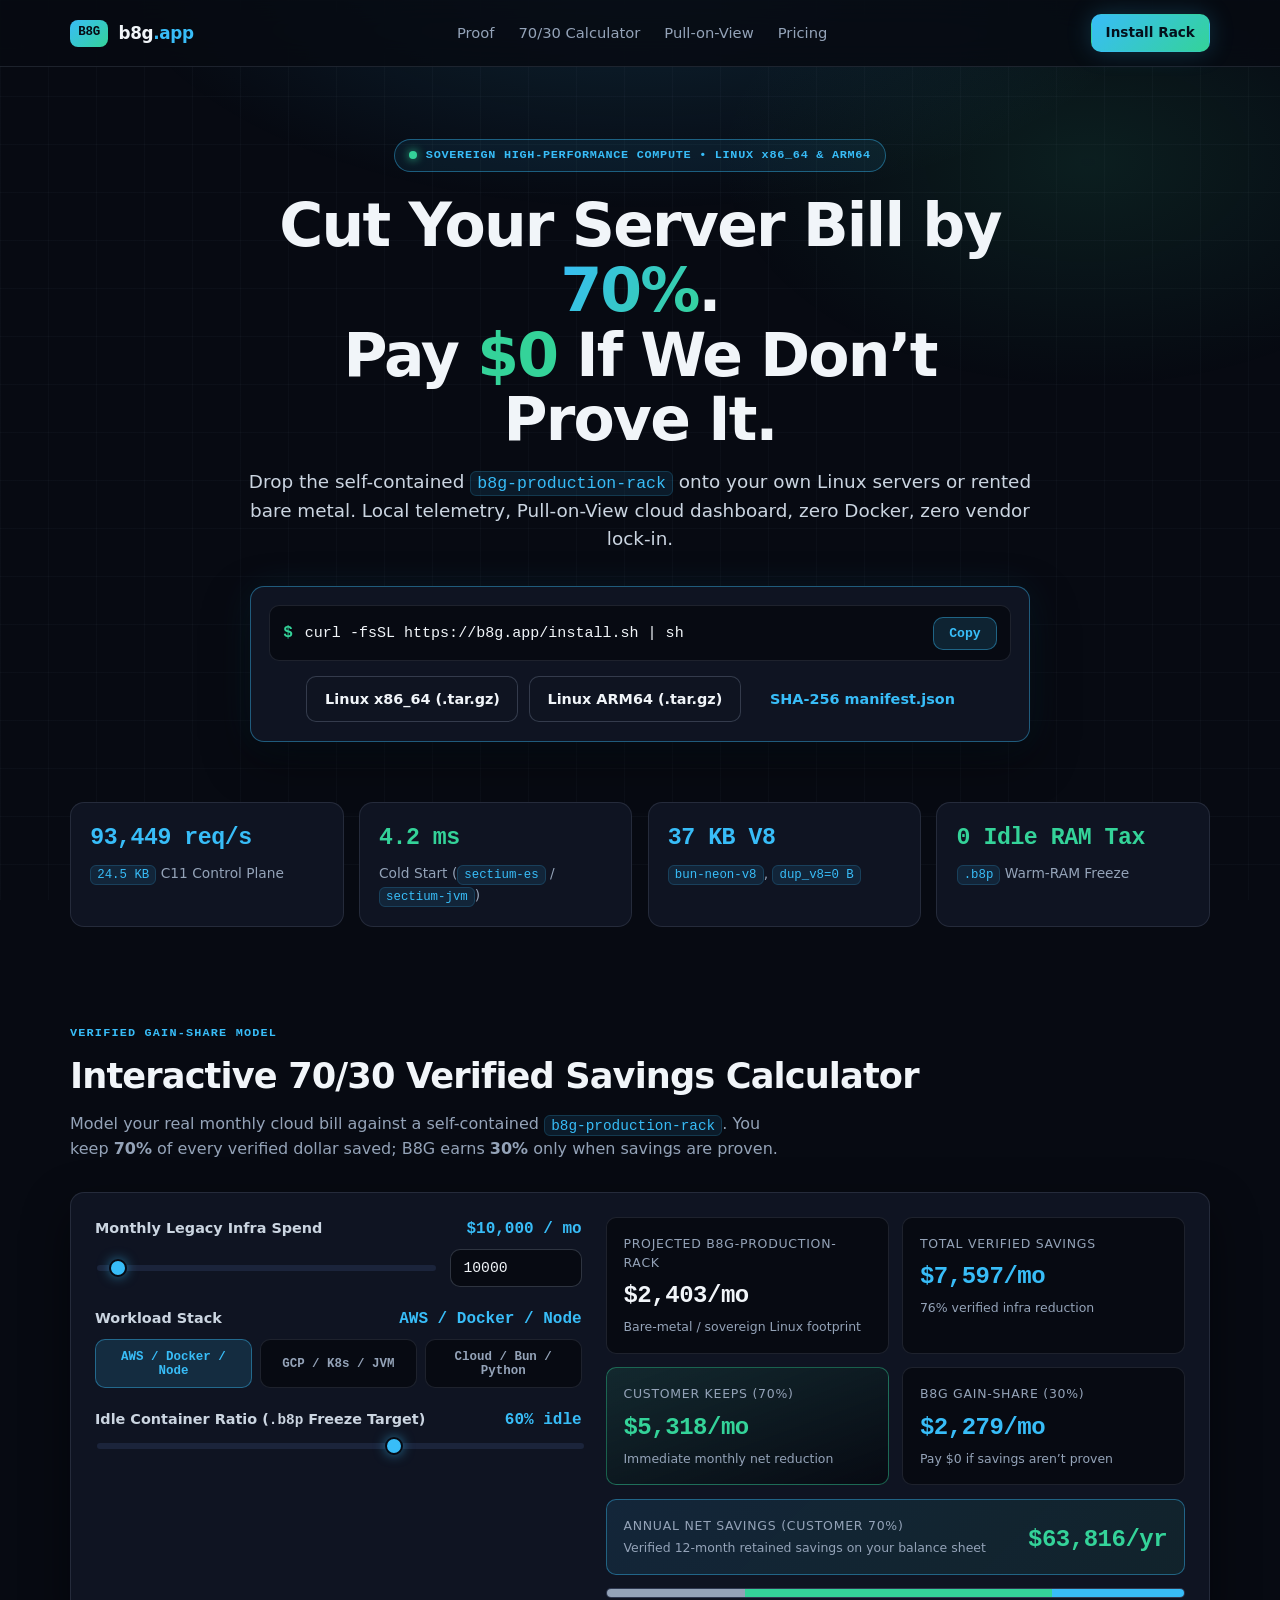
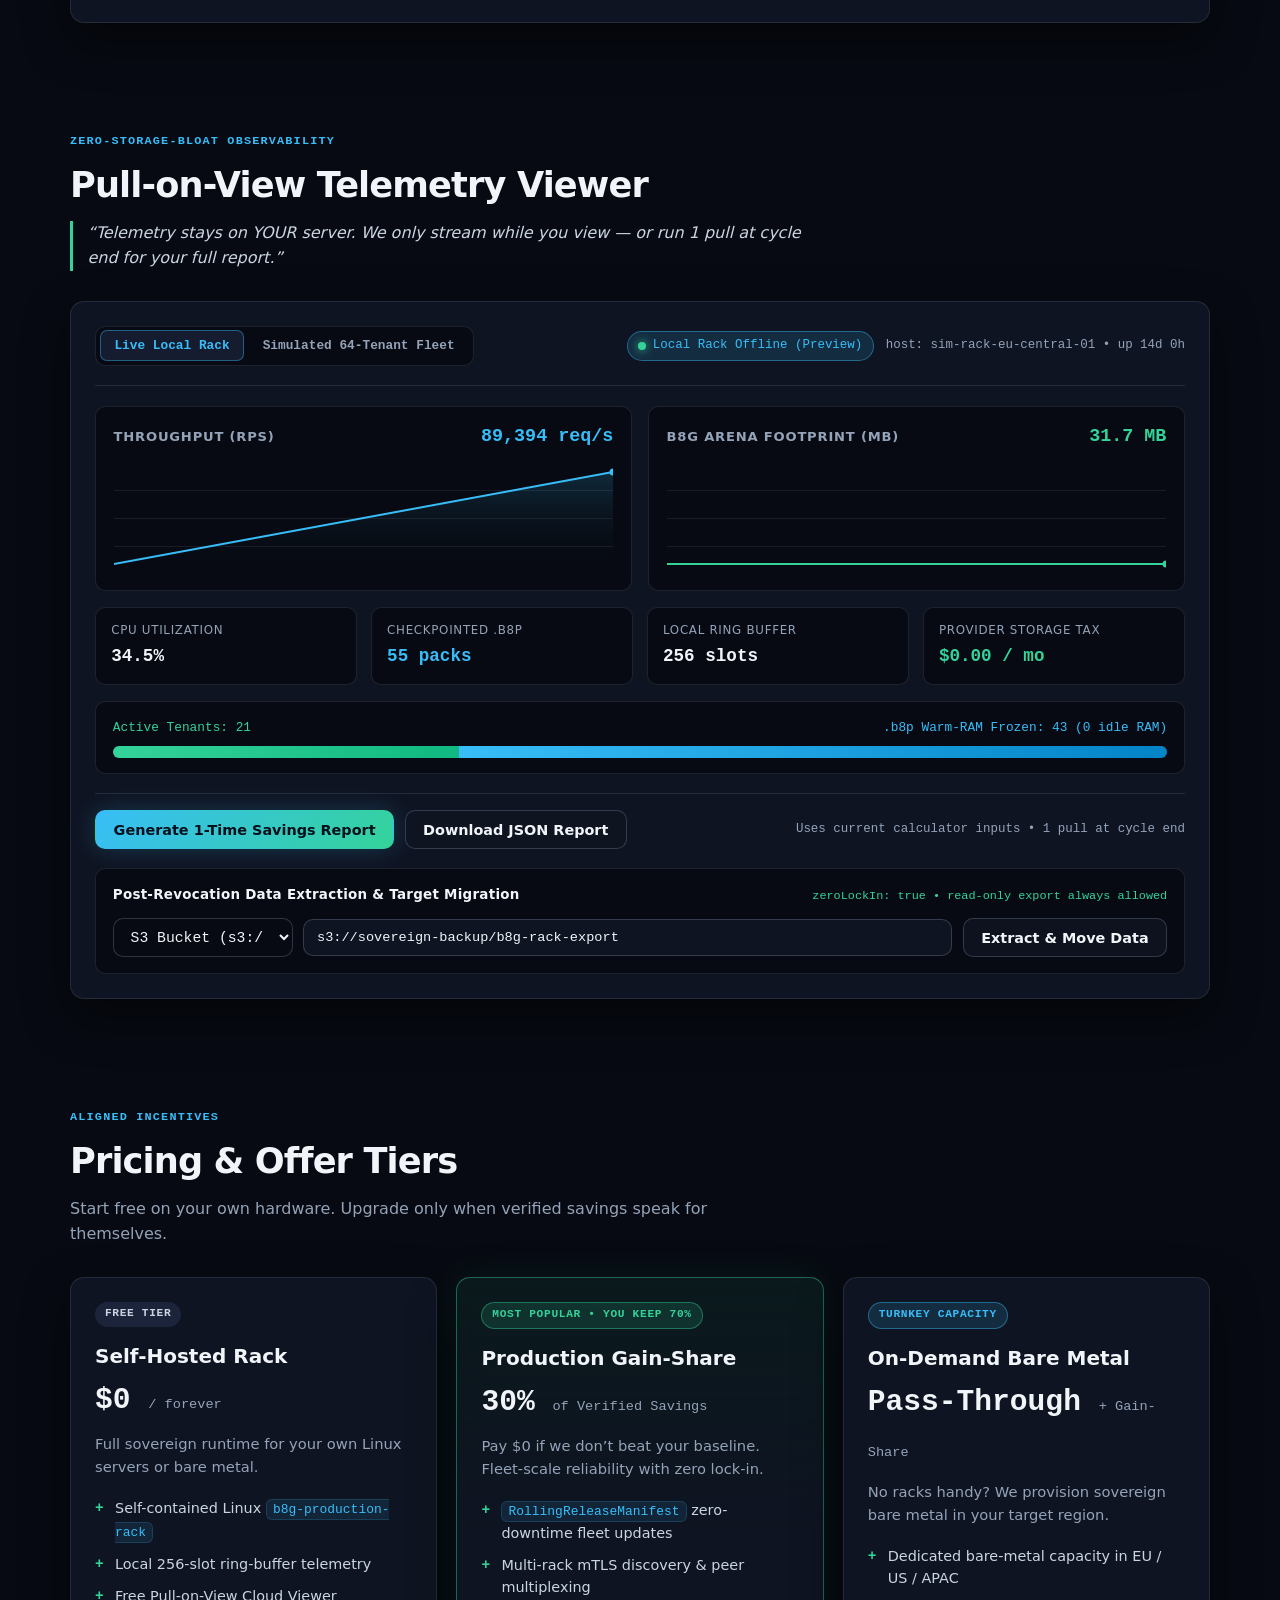
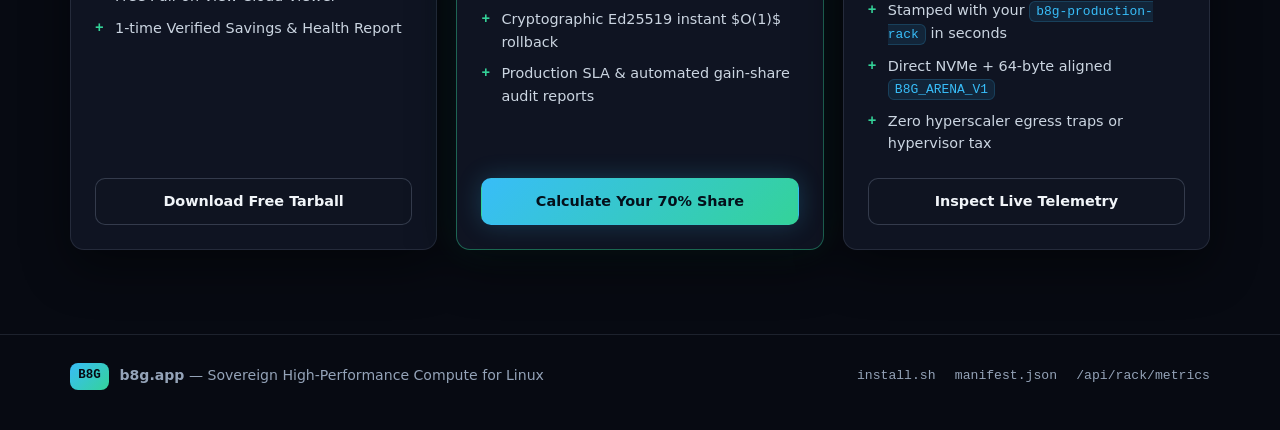
==== commit 3654e0b5: "feat(brand): embed inline SVG favicons across b8g.app portals and upgrade Pages actions" ====
--- a/index.html
+++ b/index.html
@@ -4,6 +4,7 @@
   <meta charset="utf-8">
   <meta name="viewport" content="width=device-width, initial-scale=1">
   <title>b8g.app — Sovereign High-Performance Compute (b8g-production-rack)</title>
+  <link rel="icon" href="data:image/svg+xml,%3Csvg%20xmlns=%22http://www.w3.org/2000/svg%22%20viewBox=%220%200%20256%20256%22%20width=%22256%22%20height=%22256%22%20role=%22img%22%20aria-label=%22b8g.app%22%3E%3Cdefs%3E%3CradialGradient%20id=%22b8g-bg%22%20cx=%2250%25%22%20cy=%2242%25%22%20r=%2260%25%22%3E%3Cstop%20offset=%220%25%22%20stop-color=%22%23172542%22/%3E%3Cstop%20offset=%22100%25%22%20stop-color=%22%23070d1a%22/%3E%3C/radialGradient%3E%3C/defs%3E%3Crect%20x=%228%22%20y=%228%22%20width=%22240%22%20height=%22240%22%20rx=%2256%22%20fill=%22url(%23b8g-bg)%22/%3E%3Ccircle%20cx=%22128%22%20cy=%22128%22%20r=%22106%22%20fill=%22none%22%20stroke=%22%2338bdf8%22%20stroke-width=%228%22/%3E%3Crect%20x=%2276%22%20y=%2270%22%20width=%22104%22%20height=%2230%22%20rx=%226%22%20fill=%22%230f172a%22%20stroke=%22%2338bdf8%22%20stroke-width=%224%22/%3E%3Crect%20x=%2276%22%20y=%22113%22%20width=%22104%22%20height=%2230%22%20rx=%226%22%20fill=%22%230f172a%22%20stroke=%22%234ade80%22%20stroke-width=%224%22/%3E%3Crect%20x=%2276%22%20y=%22156%22%20width=%22104%22%20height=%2230%22%20rx=%226%22%20fill=%22%230f172a%22%20stroke=%22%2338bdf8%22%20stroke-width=%224%22/%3E%3Ccircle%20cx=%22160%22%20cy=%22128%22%20r=%225%22%20fill=%22%234ade80%22/%3E%3C/svg%3E" />
   <meta name="description" content="Cut your server bill by 70%. Drop the self-contained b8g-production-rack onto your own Linux servers or rented bare metal. Pay $0 if we don't prove it.">
   <link rel="stylesheet" href="./styles.css">
   <script type="module" src="./viewer.js"></script>
